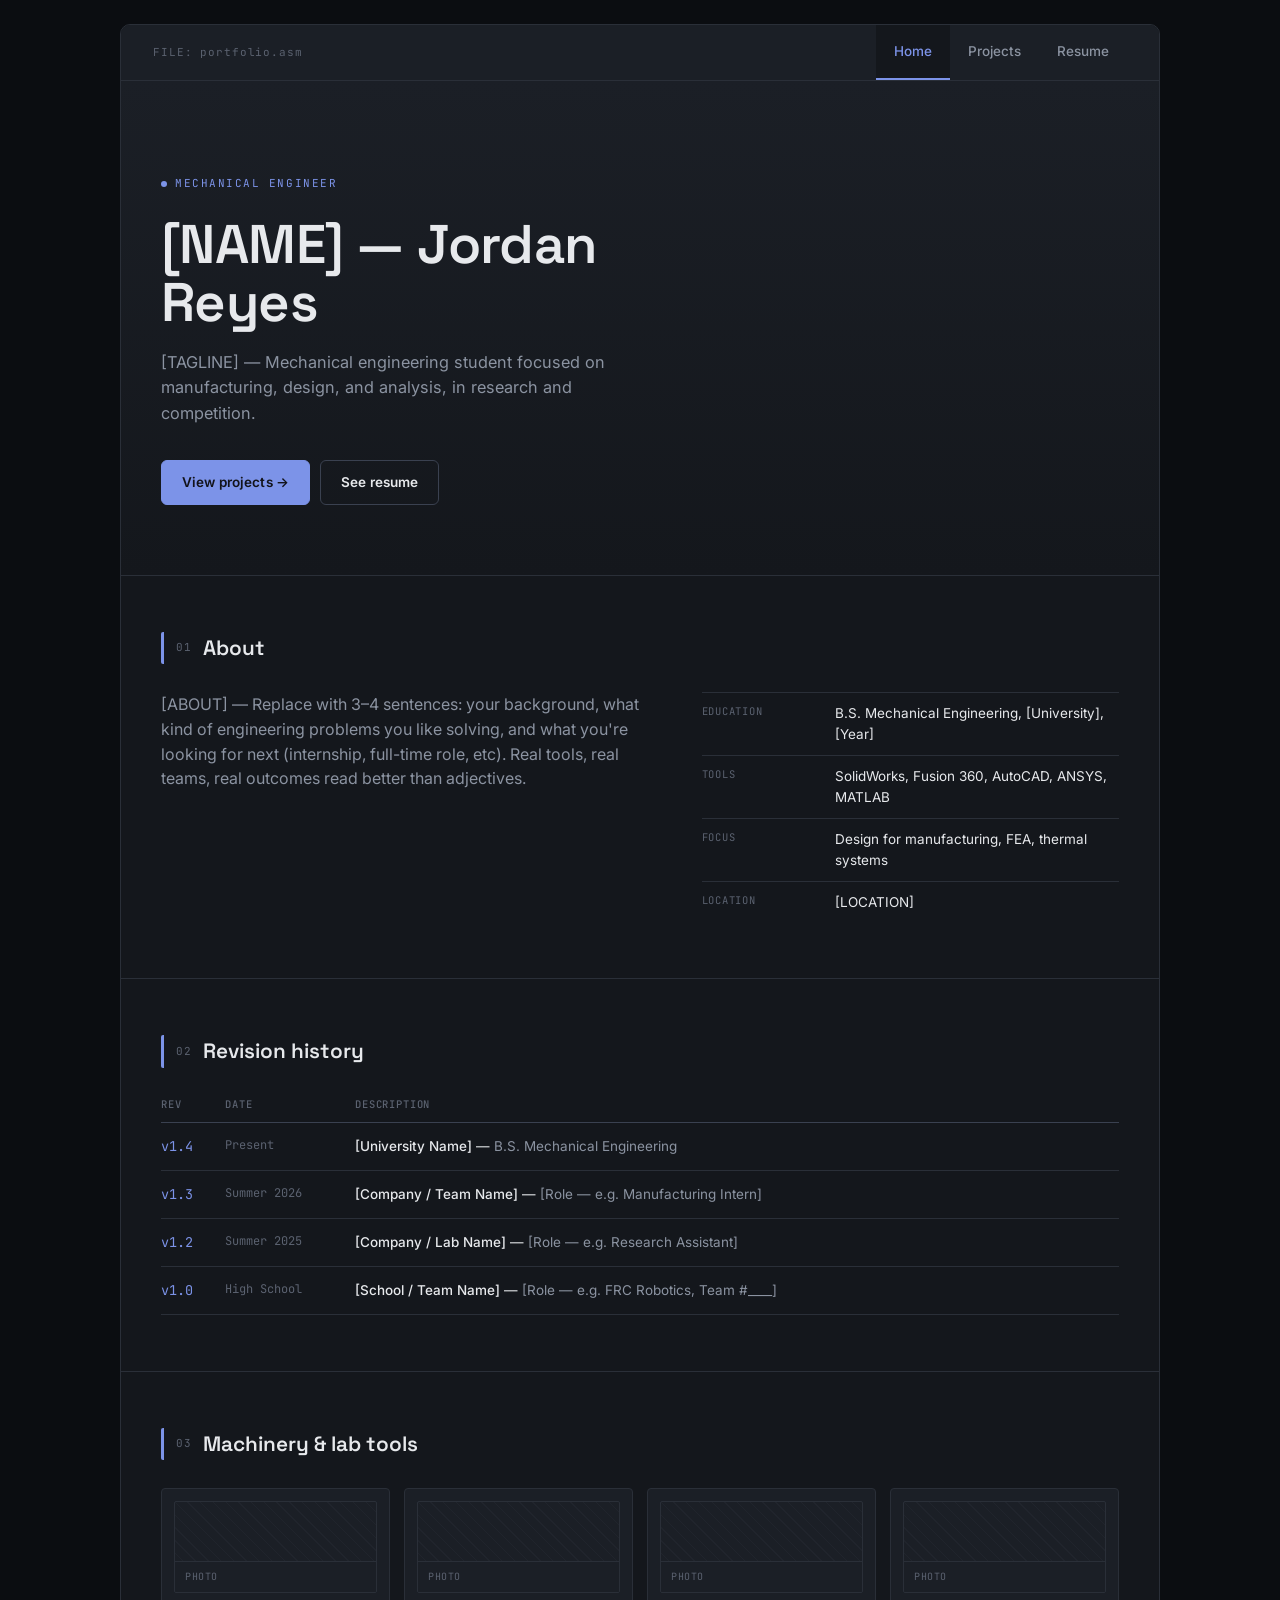
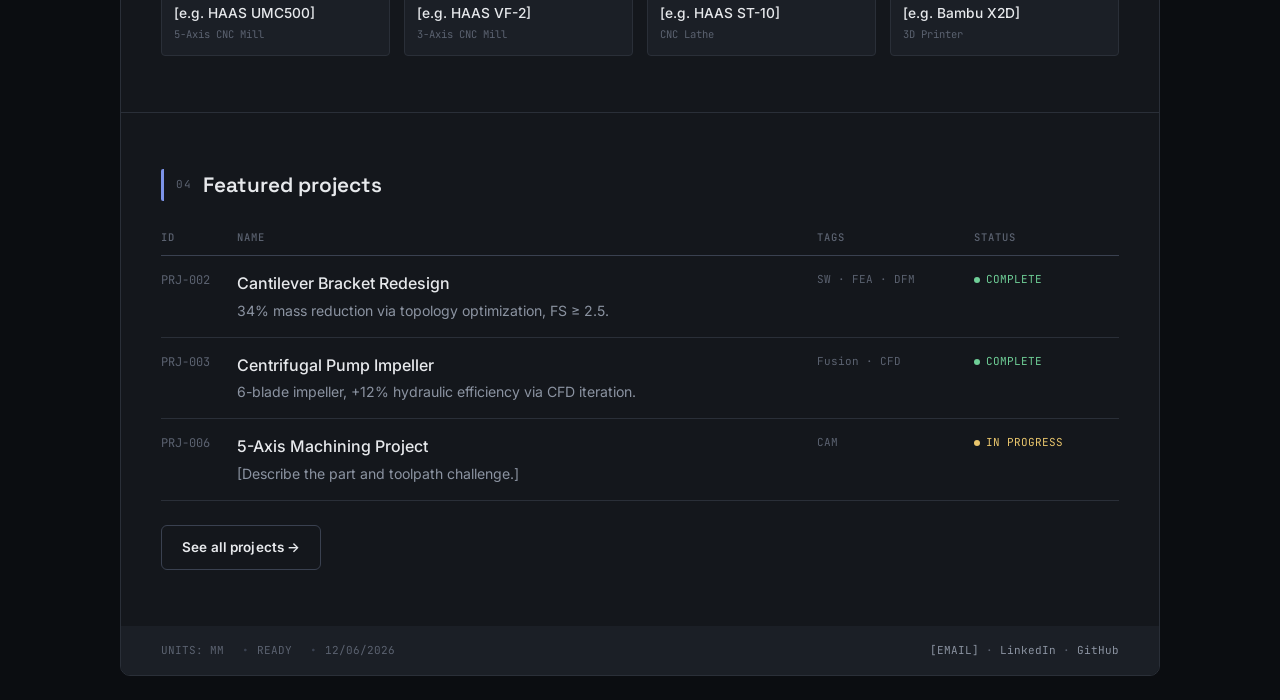
==== index.html @ 00ae141b "Add files via upload" ====
<!DOCTYPE html>
<html lang="en">
<head>
<meta charset="UTF-8">
<meta name="viewport" content="width=device-width, initial-scale=1.0">
<title>Jordan Reyes — Mechanical Engineering Portfolio</title>
<!--
  HOW TO EDIT THIS FILE
  Replace bracketed placeholders: [NAME], [TAGLINE], [ABOUT], [EMAIL], [LOCATION], [LINKEDIN], [GITHUB]
  Photo placeholders are the hatched boxes (class="img-frame") — once you have real photos,
  replace each one with: <img src="images/yourphoto.jpg" alt="description">
  and remove the .img-label span inside it.
-->
<link rel="preconnect" href="https://fonts.googleapis.com">
<link rel="preconnect" href="https://fonts.gstatic.com" crossorigin>
<link href="https://fonts.googleapis.com/css2?family=Space+Grotesk:wght@500;600;700&family=Inter:wght@400;500;600&family=JetBrains+Mono:wght@400;500;600&display=swap" rel="stylesheet">
<link rel="stylesheet" href="style.css">
</head>
<body>

<div class="sheet">

  <header class="topbar">
    <div class="topbar-label">FILE: portfolio.asm</div>
    <nav>
      <a href="index.html" aria-current="page">Home</a>
      <a href="projects.html">Projects</a>
      <a href="resume.html">Resume</a>
    </nav>
  </header>

  <!-- HERO / VIEWPORT -->
  <section class="hero">
    <div class="hero-inner">
      <div class="hero-eyebrow">MECHANICAL ENGINEER</div>
      <h1>[NAME] — Jordan Reyes</h1>
      <p class="hero-tag">[TAGLINE] — Mechanical engineering student focused on manufacturing, design, and analysis, in research and competition.</p>
      <div class="hero-links">
        <a class="btn" href="projects.html">View projects →</a>
        <a class="btn ghost" href="resume.html">See resume</a>
      </div>
    </div>
  </section>

  <!-- ABOUT -->
  <section class="panel-section">
    <div class="panel-head">
      <span class="panel-index">01</span>
      <h2>About</h2>
    </div>
    <div class="about-grid">
      <p class="about-copy">
        [ABOUT] — Replace with 3–4 sentences: your background, what kind of engineering
        problems you like solving, and what you're looking for next (internship, full-time role, etc).
        Real tools, real teams, real outcomes read better than adjectives.
      </p>
      <table class="spec-table">
        <tbody>
          <tr><td>EDUCATION</td><td>B.S. Mechanical Engineering, [University], [Year]</td></tr>
          <tr><td>TOOLS</td><td>SolidWorks, Fusion 360, AutoCAD, ANSYS, MATLAB</td></tr>
          <tr><td>FOCUS</td><td>Design for manufacturing, FEA, thermal systems</td></tr>
          <tr><td>LOCATION</td><td>[LOCATION]</td></tr>
        </tbody>
      </table>
    </div>
  </section>

  <!-- WORK HISTORY AS REVISION LOG -->
  <section class="panel-section">
    <div class="panel-head">
      <span class="panel-index">02</span>
      <h2>Revision history</h2>
    </div>
    <table class="rev-table">
      <thead>
        <tr><th>REV</th><th>DATE</th><th>DESCRIPTION</th></tr>
      </thead>
      <tbody>
        <tr>
          <td>v1.4</td>
          <td>Present</td>
          <td><strong>[University Name]</strong> — <span class="re-org">B.S. Mechanical Engineering</span></td>
        </tr>
        <tr>
          <td>v1.3</td>
          <td>Summer 2026</td>
          <td><strong>[Company / Team Name]</strong> — <span class="re-org">[Role — e.g. Manufacturing Intern]</span></td>
        </tr>
        <tr>
          <td>v1.2</td>
          <td>Summer 2025</td>
          <td><strong>[Company / Lab Name]</strong> — <span class="re-org">[Role — e.g. Research Assistant]</span></td>
        </tr>
        <tr>
          <td>v1.0</td>
          <td>High School</td>
          <td><strong>[School / Team Name]</strong> — <span class="re-org">[Role — e.g. FRC Robotics, Team #____]</span></td>
        </tr>
      </tbody>
    </table>
  </section>

  <!-- MACHINERY & LAB TOOLS -->
  <section class="panel-section">
    <div class="panel-head">
      <span class="panel-index">03</span>
      <h2>Machinery &amp; lab tools</h2>
    </div>
    <div class="tools-grid">
      <div class="tool-card">
        <div class="img-frame"><span class="img-label">PHOTO</span></div>
        <h4>[e.g. HAAS UMC500]</h4>
        <p>5-Axis CNC Mill</p>
      </div>
      <div class="tool-card">
        <div class="img-frame"><span class="img-label">PHOTO</span></div>
        <h4>[e.g. HAAS VF-2]</h4>
        <p>3-Axis CNC Mill</p>
      </div>
      <div class="tool-card">
        <div class="img-frame"><span class="img-label">PHOTO</span></div>
        <h4>[e.g. HAAS ST-10]</h4>
        <p>CNC Lathe</p>
      </div>
      <div class="tool-card">
        <div class="img-frame"><span class="img-label">PHOTO</span></div>
        <h4>[e.g. Bambu X2D]</h4>
        <p>3D Printer</p>
      </div>
    </div>
  </section>

  <!-- FEATURED PROJECTS — FILE BROWSER -->
  <section class="panel-section" style="border-bottom:none;">
    <div class="panel-head">
      <span class="panel-index">04</span>
      <h2>Featured projects</h2>
    </div>
    <table class="file-browser">
      <thead>
        <tr><th>ID</th><th>NAME</th><th>TAGS</th><th>STATUS</th></tr>
      </thead>
      <tbody>
        <tr class="file-row" onclick="window.location='projects.html'">
          <td class="f-id">PRJ-002</td>
          <td class="f-name">Cantilever Bracket Redesign
            <span class="f-desc">34% mass reduction via topology optimization, FS ≥ 2.5.</span>
          </td>
          <td class="f-tags">SW · FEA · DFM</td>
          <td class="f-status"><span class="status-dot complete"></span><span class="status complete-text">COMPLETE</span></td>
        </tr>
        <tr class="file-row" onclick="window.location='projects.html'">
          <td class="f-id">PRJ-003</td>
          <td class="f-name">Centrifugal Pump Impeller
            <span class="f-desc">6-blade impeller, +12% hydraulic efficiency via CFD iteration.</span>
          </td>
          <td class="f-tags">Fusion · CFD</td>
          <td class="f-status"><span class="status-dot complete"></span><span class="status complete-text">COMPLETE</span></td>
        </tr>
        <tr class="file-row" onclick="window.location='projects.html'">
          <td class="f-id">PRJ-006</td>
          <td class="f-name">5-Axis Machining Project
            <span class="f-desc">[Describe the part and toolpath challenge.]</span>
          </td>
          <td class="f-tags">CAM</td>
          <td class="f-status"><span class="status-dot progress"></span><span class="status progress-text">IN PROGRESS</span></td>
        </tr>
      </tbody>
    </table>
    <div style="padding-top:24px;">
      <a class="btn ghost" href="projects.html">See all projects →</a>
    </div>
  </section>

  <!-- STATUS BAR / CONTACT -->
  <footer id="contact" class="statusbar">
    <div class="sb-left">
      <span>UNITS: MM</span>
      <span>READY</span>
      <span id="sb-date"></span>
    </div>
    <div>
      <a href="mailto:[EMAIL]">[EMAIL]</a> ·
      <a href="https://linkedin.com/in/[LINKEDIN]" target="_blank" rel="noopener">LinkedIn</a> ·
      <a href="https://github.com/[GITHUB]" target="_blank" rel="noopener">GitHub</a>
    </div>
  </footer>

</div>

<script src="script.js"></script>
</body>
</html>
---- style.css ----
:root {
  --bg: #14171C;
  --panel: #1B1F26;
  --panel-hover: #20242C;
  --border: #2A2F38;
  --border-bright: #3A4150;
  --text: #E7E9EC;
  --muted: #8B93A1;
  --dim: #5B6270;
  --accent: #7C93E8;
  --accent-warm: #E8A263;
  --ok: #6FCF97;
  --pending: #E8C56C;

  --font-display: 'Space Grotesk', sans-serif;
  --font-body: 'Inter', sans-serif;
  --font-mono: 'JetBrains Mono', monospace;
}

* { box-sizing: border-box; }
html { scroll-behavior: smooth; }

body {
  margin: 0;
  background: #0B0D11;
  color: var(--text);
  font-family: var(--font-body);
  line-height: 1.55;
  -webkit-font-smoothing: antialiased;
}

a { color: inherit; }

/* ---------- App frame ---------- */

.sheet {
  max-width: 1040px;
  margin: 24px auto;
  background: var(--bg);
  border: 1px solid var(--border);
  border-radius: 10px;
  overflow: hidden;
  min-height: calc(100vh - 48px);
}

/* ---------- Tab bar (nav) ---------- */

.topbar {
  display: flex;
  justify-content: space-between;
  align-items: center;
  padding: 0 32px;
  height: 56px;
  border-bottom: 1px solid var(--border);
  background: var(--panel);
}

.topbar-label {
  font-family: var(--font-mono);
  font-size: 11px;
  letter-spacing: 0.08em;
  color: var(--dim);
}

.topbar nav { display: flex; height: 100%; }
.topbar nav a {
  display: flex;
  align-items: center;
  height: 100%;
  padding: 0 18px;
  text-decoration: none;
  color: var(--muted);
  font-family: var(--font-body);
  font-size: 13.5px;
  font-weight: 500;
  border-bottom: 2px solid transparent;
  transition: color 0.15s ease, border-color 0.15s ease;
}
.topbar nav a:hover { color: var(--text); }
.topbar nav a[aria-current="page"] {
  color: var(--accent);
  border-bottom-color: var(--accent);
  background: var(--bg);
}

/* ---------- Viewport hero ---------- */

.hero {
  position: relative;
  padding: 88px 40px 70px;
  border-bottom: 1px solid var(--border);
  background: linear-gradient(180deg, var(--panel) 0%, var(--bg) 100%);
}

.hero-inner { position: relative; z-index: 1; }

.hero-eyebrow {
  display: inline-flex;
  align-items: center;
  gap: 8px;
  font-family: var(--font-mono);
  font-size: 11px;
  letter-spacing: 0.14em;
  color: var(--accent);
  margin-bottom: 22px;
}
.hero-eyebrow::before {
  content: "";
  width: 6px;
  height: 6px;
  border-radius: 50%;
  background: var(--accent);
}

.hero h1 {
  font-family: var(--font-display);
  margin: 0 0 18px;
  font-size: clamp(2.1rem, 5vw, 3.4rem);
  line-height: 1.08;
  font-weight: 600;
  letter-spacing: -0.01em;
  max-width: 16ch;
}

.hero-tag {
  max-width: 48ch;
  color: var(--muted);
  font-size: 1.02rem;
  margin: 0 0 34px;
}

.hero-links { display: flex; gap: 10px; }

.btn {
  display: inline-flex;
  align-items: center;
  gap: 8px;
  padding: 11px 20px;
  background: var(--accent);
  color: #12131A;
  text-decoration: none;
  font-family: var(--font-body);
  font-size: 13.5px;
  letter-spacing: 0.01em;
  font-weight: 600;
  border: 1px solid var(--accent);
  border-radius: 6px;
  transition: opacity 0.15s ease;
}
.btn:hover { opacity: 0.85; }
.btn.ghost {
  background: transparent;
  color: var(--text);
  border: 1px solid var(--border-bright);
}
.btn.ghost:hover { border-color: var(--accent); color: var(--accent); }

/* ---------- Photo placeholder ---------- */

.img-frame {
  position: relative;
  background: repeating-linear-gradient(
    45deg,
    var(--panel-hover) 0,
    var(--panel-hover) 1px,
    var(--panel) 1px,
    var(--panel) 9px
  );
  border: 1px solid var(--border);
  border-radius: 6px;
  display: flex;
  align-items: flex-end;
  overflow: hidden;
}
.img-frame .img-label {
  width: 100%;
  padding: 7px 10px;
  background: var(--panel);
  border-top: 1px solid var(--border);
  font-family: var(--font-mono);
  font-size: 10px;
  letter-spacing: 0.05em;
  color: var(--dim);
}
.avatar { width: 72px; height: 72px; flex: none; border-radius: 6px; }
.avatar .img-label { display: none; }

/* ---------- Panel section headers ---------- */

section.panel-section { padding: 56px 40px; border-bottom: 1px solid var(--border); }

.panel-head {
  display: flex;
  align-items: center;
  gap: 12px;
  margin-bottom: 28px;
  padding-left: 12px;
  border-left: 3px solid var(--accent);
  border-radius: 2px;
}
.panel-head .panel-index {
  font-family: var(--font-mono);
  font-size: 11px;
  color: var(--dim);
  letter-spacing: 0.06em;
}
.panel-head h2 {
  font-family: var(--font-display);
  margin: 0;
  font-size: 1.3rem;
  font-weight: 600;
}

/* ---------- About ---------- */

.about-grid { display: grid; grid-template-columns: 1.2fr 1fr; gap: 40px; }
.about-copy { color: var(--muted); margin: 0; }

.spec-table { border-collapse: collapse; width: 100%; font-size: 13.5px; }
.spec-table td { padding: 10px 0; border-top: 1px solid var(--border); vertical-align: top; }
.spec-table td:first-child {
  font-family: var(--font-mono);
  font-size: 10.5px;
  letter-spacing: 0.07em;
  color: var(--dim);
  width: 32%;
  padding-right: 12px;
}

/* ---------- Revision history (work history table) ---------- */

.rev-table { width: 100%; border-collapse: collapse; font-size: 13.5px; }
.rev-table th {
  text-align: left;
  font-family: var(--font-mono);
  font-size: 10.5px;
  letter-spacing: 0.08em;
  color: var(--dim);
  font-weight: 500;
  padding: 0 12px 10px 0;
  border-bottom: 1px solid var(--border-bright);
}
.rev-table td {
  padding: 13px 12px 13px 0;
  border-bottom: 1px solid var(--border);
  vertical-align: top;
}
.rev-table td:first-child {
  font-family: var(--font-mono);
  color: var(--accent);
  white-space: nowrap;
  width: 64px;
}
.rev-table td:nth-child(2) {
  font-family: var(--font-mono);
  color: var(--dim);
  white-space: nowrap;
  width: 130px;
  font-size: 12px;
}
.rev-table .re-org { color: var(--muted); }
.rev-table strong { color: var(--text); font-weight: 500; }

/* ---------- Tools grid ---------- */

.tools-grid { display: grid; grid-template-columns: repeat(4, 1fr); gap: 14px; }
.tool-card {
  background: var(--panel);
  border: 1px solid var(--border);
  padding: 12px;
  border-radius: 4px;
  transition: border-color 0.15s ease;
}
.tool-card:hover { border-color: var(--accent); }
.tool-card .img-frame { height: 92px; margin-bottom: 10px; border-radius: 2px; }
.tool-card h4 { margin: 0 0 2px; font-size: 0.86rem; font-weight: 500; }
.tool-card p { margin: 0; font-family: var(--font-mono); font-size: 10.5px; color: var(--dim); }

/* ---------- Project file browser ---------- */

.file-browser { width: 100%; border-collapse: collapse; }
.file-browser thead th {
  text-align: left;
  font-family: var(--font-mono);
  font-size: 10.5px;
  letter-spacing: 0.08em;
  color: var(--dim);
  font-weight: 500;
  padding: 0 14px 10px 0;
  border-bottom: 1px solid var(--border-bright);
}
.file-row {
  border-bottom: 1px solid var(--border);
  text-decoration: none;
  color: var(--text);
  display: table-row;
  transition: background 0.12s ease;
}
.file-row:hover { background: var(--panel-hover); }
.file-row td { padding: 15px 14px 15px 0; vertical-align: top; }
.file-row .f-id {
  font-family: var(--font-mono);
  font-size: 12px;
  color: var(--dim);
  white-space: nowrap;
  width: 76px;
}
.file-row .f-name { font-weight: 500; }
.file-row .f-desc { display: block; margin-top: 4px; color: var(--muted); font-size: 0.88rem; font-weight: 400; max-width: 56ch; }
.file-row .f-tags { color: var(--dim); font-family: var(--font-mono); font-size: 11px; white-space: nowrap; }
.file-row .f-status { white-space: nowrap; font-family: var(--font-mono); font-size: 11px; }

.status-dot { display: inline-block; width: 6px; height: 6px; border-radius: 50%; margin-right: 6px; }
.status-dot.complete { background: var(--ok); }
.status-dot.progress { background: var(--pending); }
.status.complete-text { color: var(--ok); }
.status.progress-text { color: var(--pending); }

/* ---------- BOM / skills table ---------- */

.bom { width: 100%; border-collapse: collapse; font-size: 13.5px; }
.bom th {
  text-align: left;
  font-family: var(--font-mono);
  font-size: 10.5px;
  letter-spacing: 0.08em;
  color: var(--dim);
  font-weight: 500;
  padding: 0 0 10px;
  border-bottom: 1px solid var(--border-bright);
}
.bom td { padding: 12px 0; border-bottom: 1px solid var(--border); }
.bom td:first-child { font-family: var(--font-mono); color: var(--accent); width: 50px; }
.bom td:nth-child(2) { width: 26%; color: var(--muted); }

/* ---------- Subpage hero ---------- */

.subpage-hero {
  padding: 52px 40px 36px;
  border-bottom: 1px solid var(--border);
  background: linear-gradient(180deg, var(--panel) 0%, var(--bg) 100%);
}
.subpage-hero h1 { font-family: var(--font-display); margin: 0 0 10px; font-size: clamp(1.7rem, 4vw, 2.3rem); font-weight: 600; }
.subpage-hero p { max-width: 54ch; color: var(--muted); margin: 0; }

/* ---------- Resume ---------- */

.resume-download {
  padding: 24px 40px;
  border-bottom: 1px solid var(--border);
  background: var(--panel);
  display: flex;
  align-items: center;
  justify-content: space-between;
  gap: 16px;
  flex-wrap: wrap;
}
.resume-download p { margin: 0; font-family: var(--font-mono); font-size: 11.5px; color: var(--dim); }

/* ---------- Status bar (footer) ---------- */

.statusbar {
  display: flex;
  align-items: center;
  justify-content: space-between;
  flex-wrap: wrap;
  gap: 12px;
  padding: 16px 40px;
  background: var(--panel);
  font-family: var(--font-mono);
  font-size: 11px;
  color: var(--dim);
}
.statusbar .sb-left { display: flex; gap: 18px; flex-wrap: wrap; }
.statusbar .sb-left span::before { content: "•"; margin-right: 8px; color: var(--border-bright); }
.statusbar .sb-left span:first-child::before { content: none; }
.statusbar a { color: var(--muted); text-decoration: none; border-bottom: 1px solid transparent; }
.statusbar a:hover { color: var(--accent); border-color: var(--accent); }

/* ---------- Responsive ---------- */

@media (max-width: 700px) {
  .topbar { padding: 0 16px; }
  .topbar nav a { padding: 0 12px; }
  .hero { padding: 56px 20px 48px; }
  .gizmo, .readout { display: none; }
  section.panel-section, .subpage-hero { padding: 44px 20px; }
  .resume-download { padding: 20px; }
  .about-grid { grid-template-columns: 1fr; gap: 28px; }
  .tools-grid { grid-template-columns: repeat(2, 1fr); }
  .rev-table td:nth-child(2) { display: none; }
  .file-browser thead { display: none; }
  .file-row { display: block; padding: 4px 0; }
  .file-row td { display: block; padding: 4px 0; }
  .file-row .f-id { width: auto; }
  .statusbar { padding: 14px 20px; flex-direction: column; align-items: flex-start; }
}

/* ---------- Reduced motion & focus ---------- */

@media (prefers-reduced-motion: reduce) {
  html { scroll-behavior: auto; }
  * { transition: none !important; }
}

a:focus-visible, .btn:focus-visible {
  outline: 2px solid var(--accent);
  outline-offset: 2px;
}
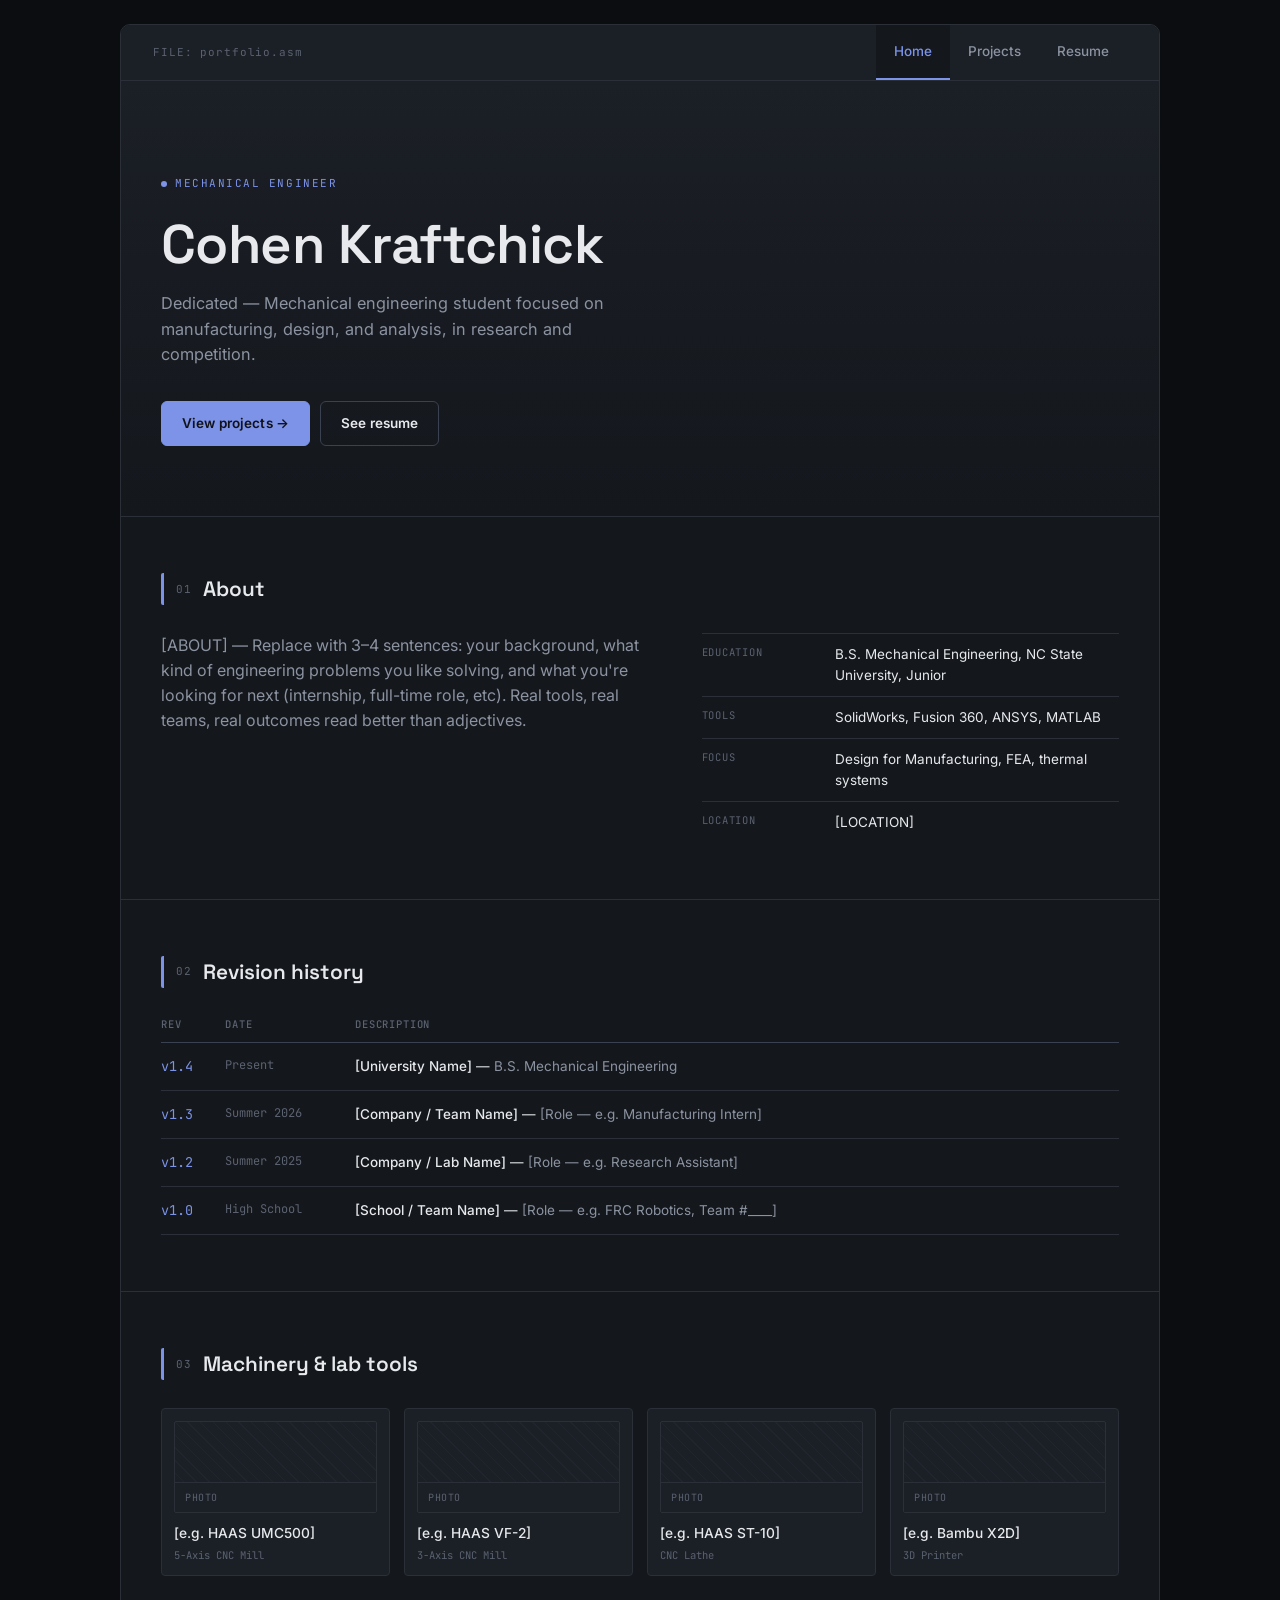
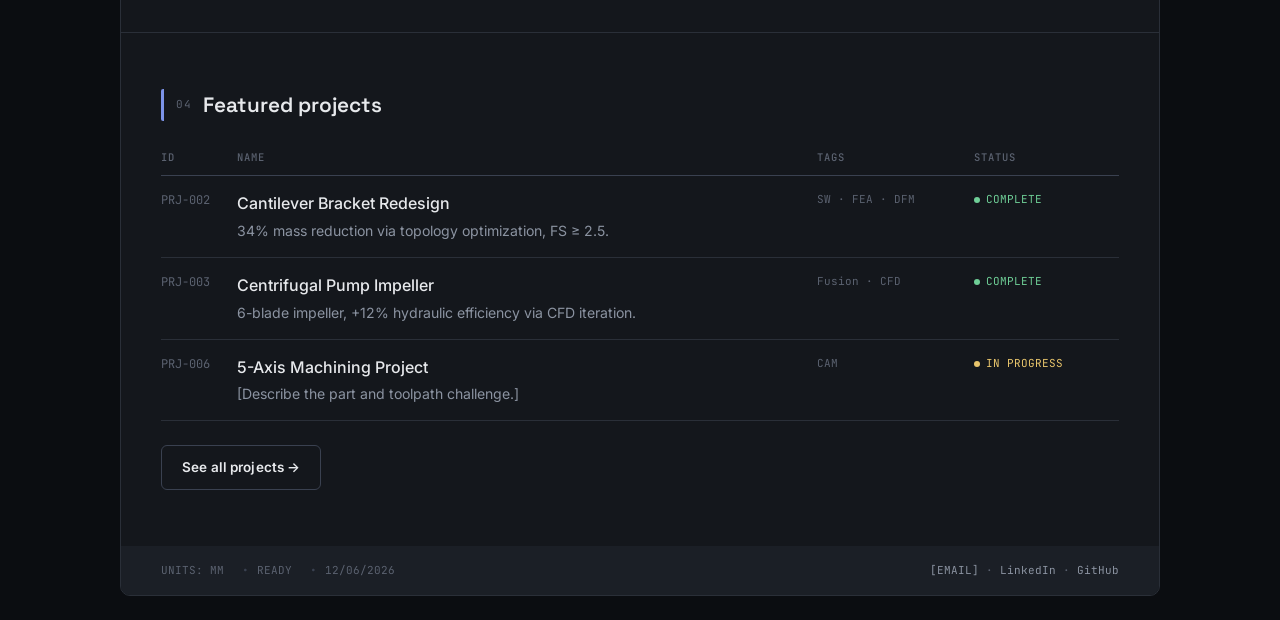
==== commit dd1f539a: "Update index.html" ====
--- a/index.html
+++ b/index.html
@@ -33,8 +33,8 @@
   <section class="hero">
     <div class="hero-inner">
       <div class="hero-eyebrow">MECHANICAL ENGINEER</div>
-      <h1>[NAME] — Jordan Reyes</h1>
-      <p class="hero-tag">[TAGLINE] — Mechanical engineering student focused on manufacturing, design, and analysis, in research and competition.</p>
+      <h1>Cohen Kraftchick</h1>
+      <p class="hero-tag">Dedicated — Mechanical engineering student focused on manufacturing, design, and analysis, in research and competition.</p>
       <div class="hero-links">
         <a class="btn" href="projects.html">View projects →</a>
         <a class="btn ghost" href="resume.html">See resume</a>
@@ -56,9 +56,9 @@
       </p>
       <table class="spec-table">
         <tbody>
-          <tr><td>EDUCATION</td><td>B.S. Mechanical Engineering, [University], [Year]</td></tr>
-          <tr><td>TOOLS</td><td>SolidWorks, Fusion 360, AutoCAD, ANSYS, MATLAB</td></tr>
-          <tr><td>FOCUS</td><td>Design for manufacturing, FEA, thermal systems</td></tr>
+          <tr><td>EDUCATION</td><td>B.S. Mechanical Engineering, NC State University, Junior</td></tr>
+          <tr><td>TOOLS</td><td>SolidWorks, Fusion 360, ANSYS, MATLAB</td></tr>
+          <tr><td>FOCUS</td><td>Design for Manufacturing, FEA, thermal systems</td></tr>
           <tr><td>LOCATION</td><td>[LOCATION]</td></tr>
         </tbody>
       </table>
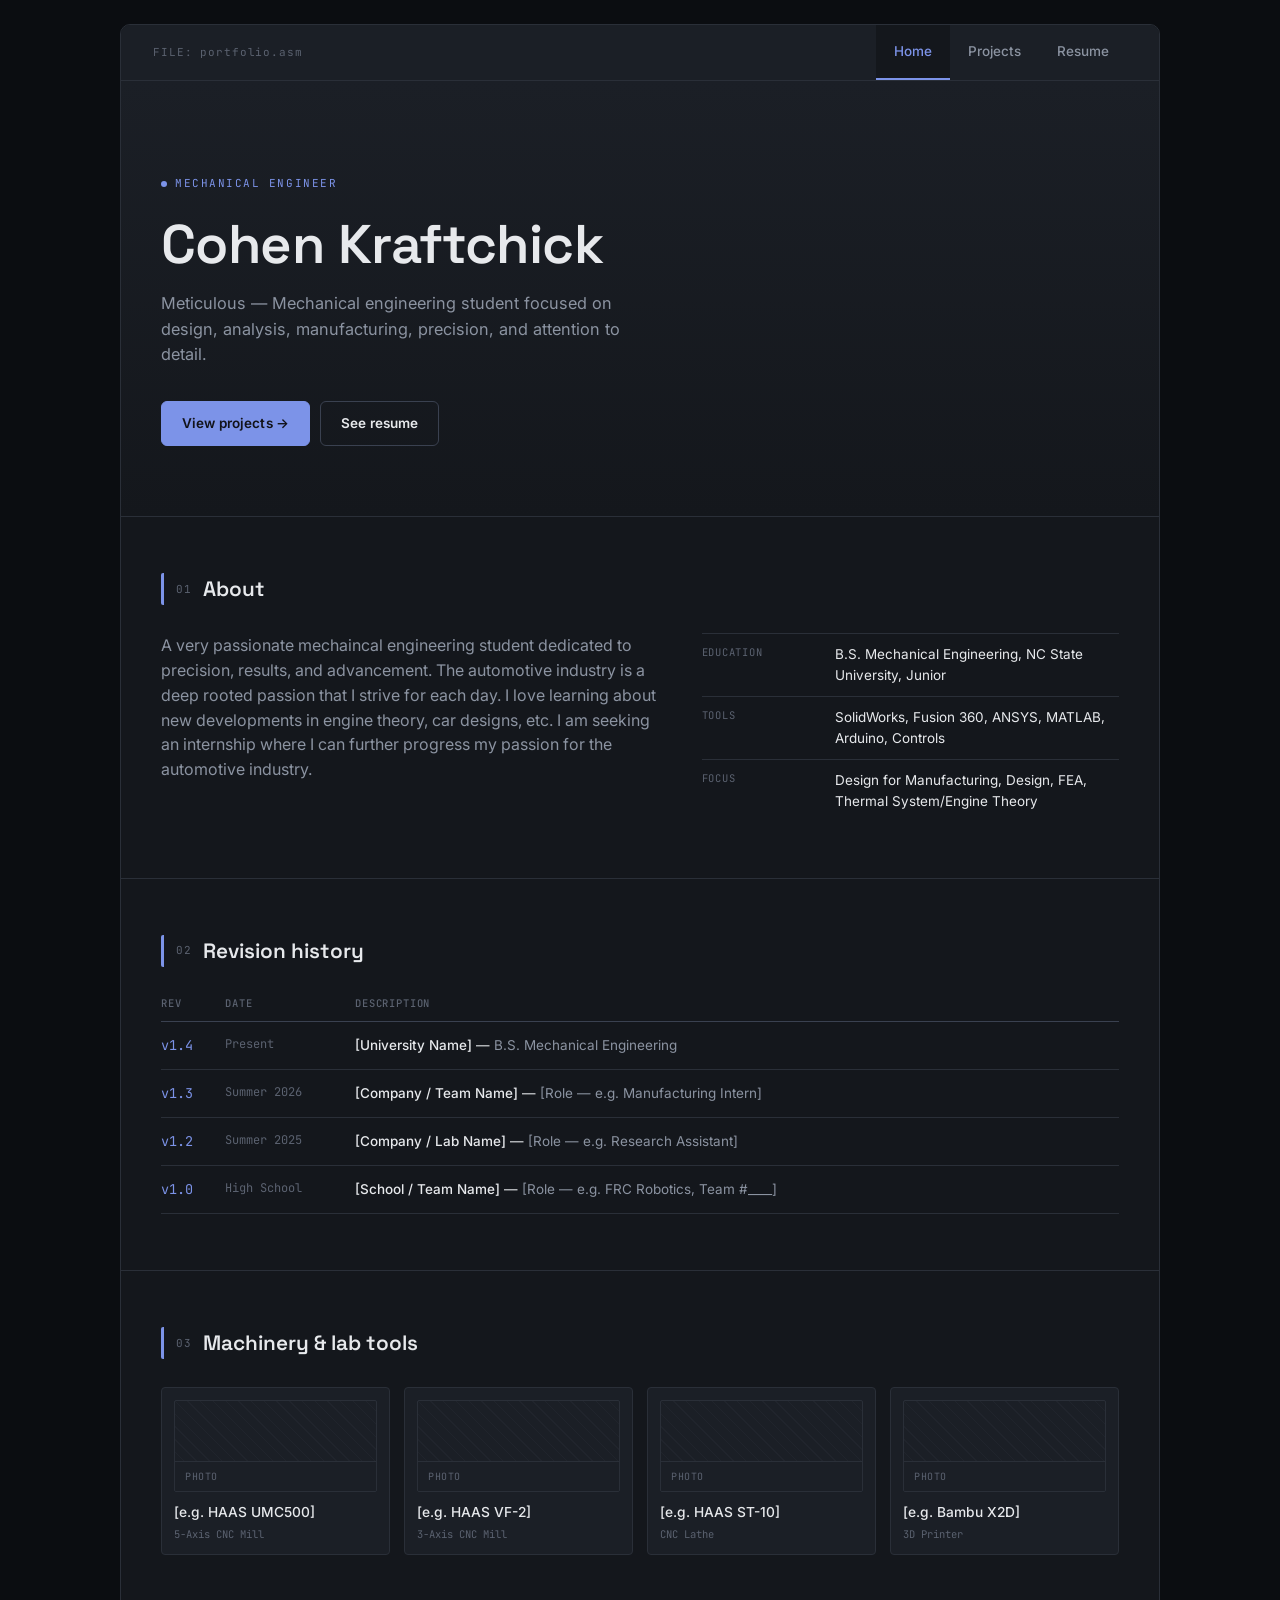
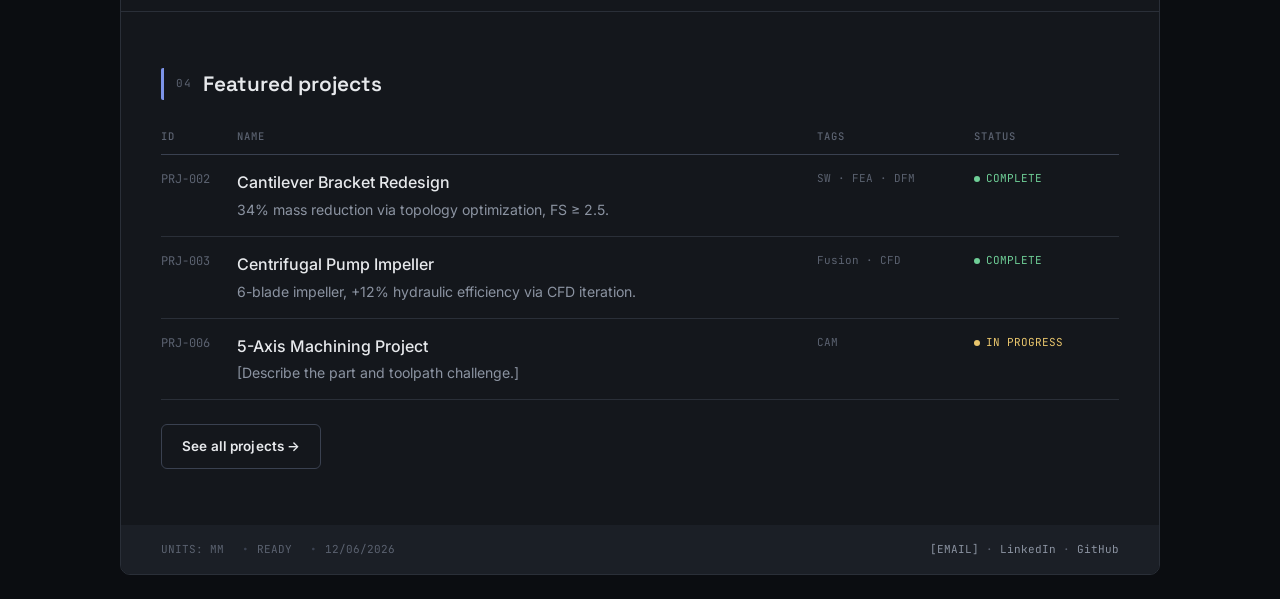
==== commit bc1167bc: "Update index.html" ====
--- a/index.html
+++ b/index.html
@@ -3,7 +3,7 @@
 <head>
 <meta charset="UTF-8">
 <meta name="viewport" content="width=device-width, initial-scale=1.0">
-<title>Jordan Reyes — Mechanical Engineering Portfolio</title>
+<title>Cohen Kraftchick</title>
 <!--
   HOW TO EDIT THIS FILE
   Replace bracketed placeholders: [NAME], [TAGLINE], [ABOUT], [EMAIL], [LOCATION], [LINKEDIN], [GITHUB]
@@ -34,7 +34,7 @@
     <div class="hero-inner">
       <div class="hero-eyebrow">MECHANICAL ENGINEER</div>
       <h1>Cohen Kraftchick</h1>
-      <p class="hero-tag">Dedicated — Mechanical engineering student focused on manufacturing, design, and analysis, in research and competition.</p>
+      <p class="hero-tag">Meticulous — Mechanical engineering student focused on design, analysis, manufacturing, precision, and attention to detail.</p>
       <div class="hero-links">
         <a class="btn" href="projects.html">View projects →</a>
         <a class="btn ghost" href="resume.html">See resume</a>
@@ -50,16 +50,13 @@
     </div>
     <div class="about-grid">
       <p class="about-copy">
-        [ABOUT] — Replace with 3–4 sentences: your background, what kind of engineering
-        problems you like solving, and what you're looking for next (internship, full-time role, etc).
-        Real tools, real teams, real outcomes read better than adjectives.
+        A very passionate mechaincal engineering student dedicated to precision, results, and advancement. The automotive industry is a deep rooted passion that I strive for each day. I love learning about new developments in engine theory, car designs, etc. I am seeking an internship where I can further progress my passion for the automotive industry.
       </p>
       <table class="spec-table">
         <tbody>
           <tr><td>EDUCATION</td><td>B.S. Mechanical Engineering, NC State University, Junior</td></tr>
-          <tr><td>TOOLS</td><td>SolidWorks, Fusion 360, ANSYS, MATLAB</td></tr>
-          <tr><td>FOCUS</td><td>Design for Manufacturing, FEA, thermal systems</td></tr>
-          <tr><td>LOCATION</td><td>[LOCATION]</td></tr>
+          <tr><td>TOOLS</td><td>SolidWorks, Fusion 360, ANSYS, MATLAB, Arduino, Controls</td></tr>
+          <tr><td>FOCUS</td><td>Design for Manufacturing, Design, FEA, Thermal System/Engine Theory</td></tr>
         </tbody>
       </table>
     </div>
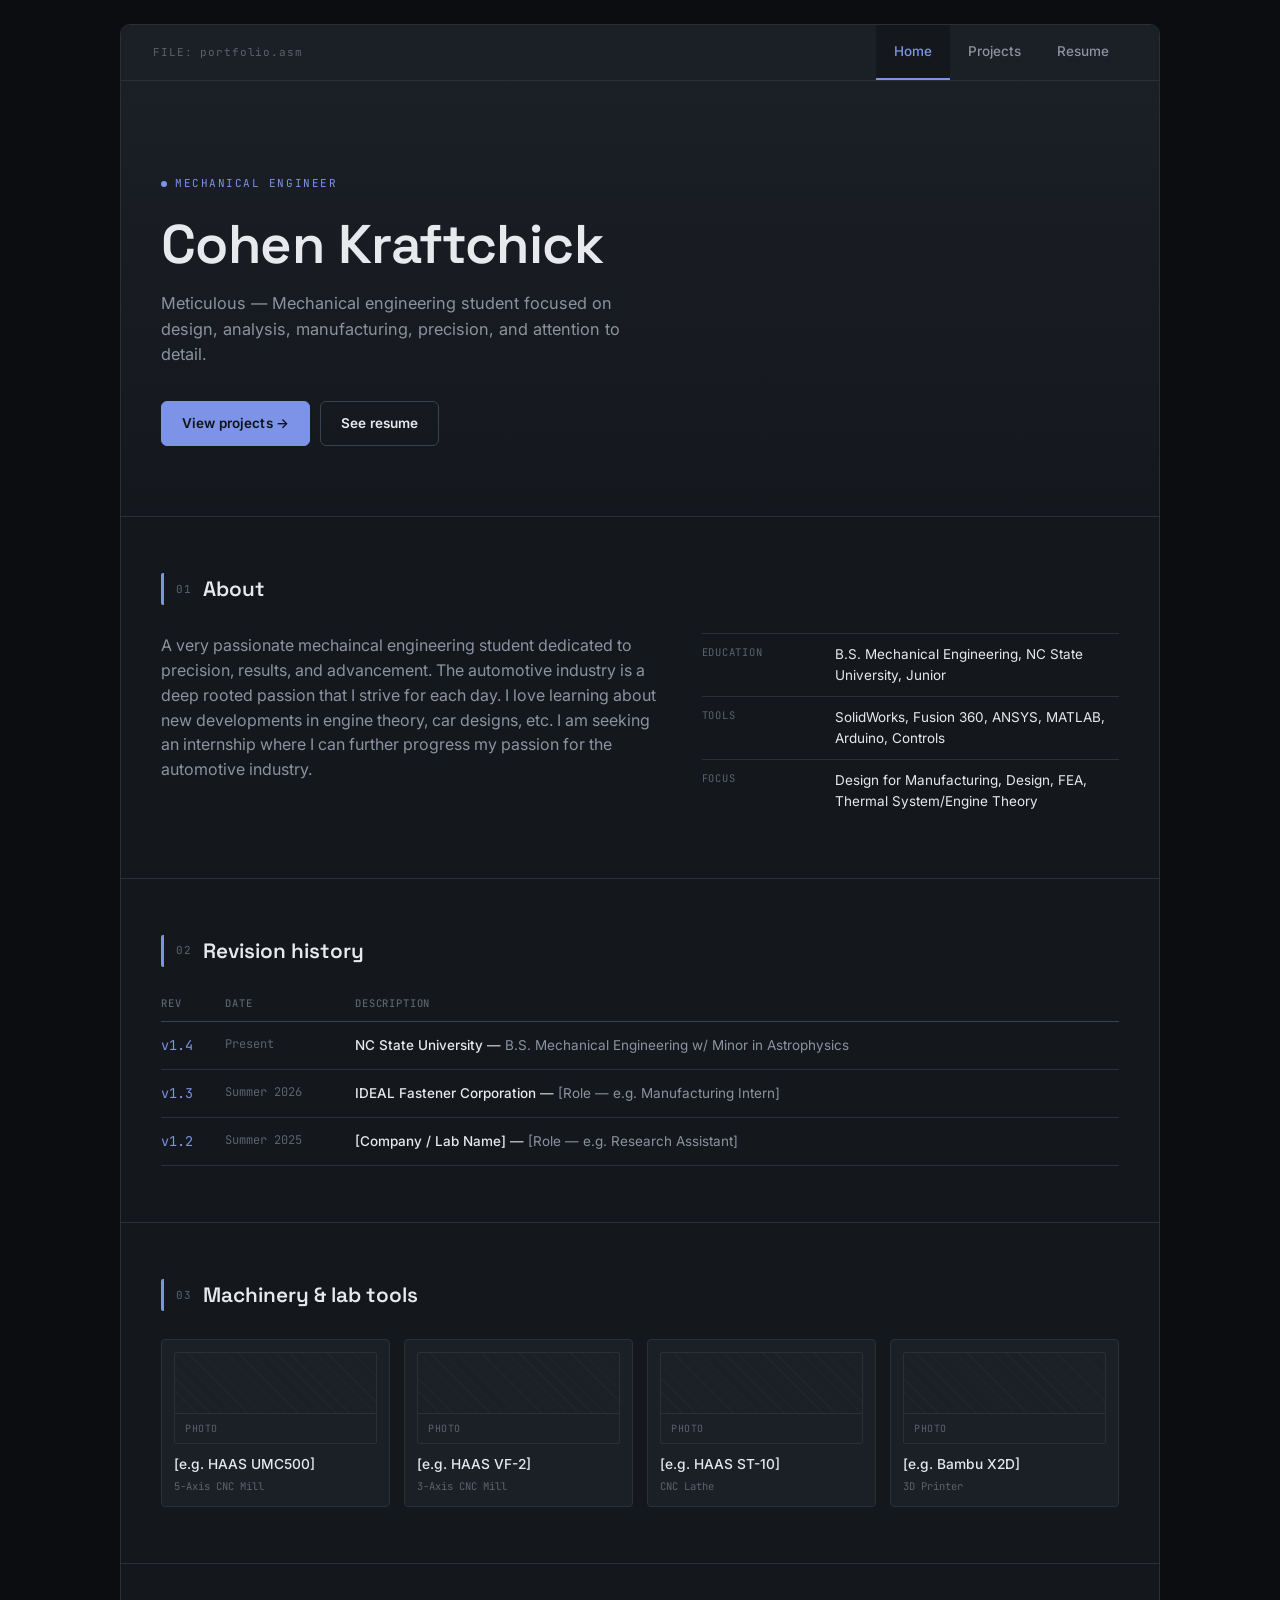
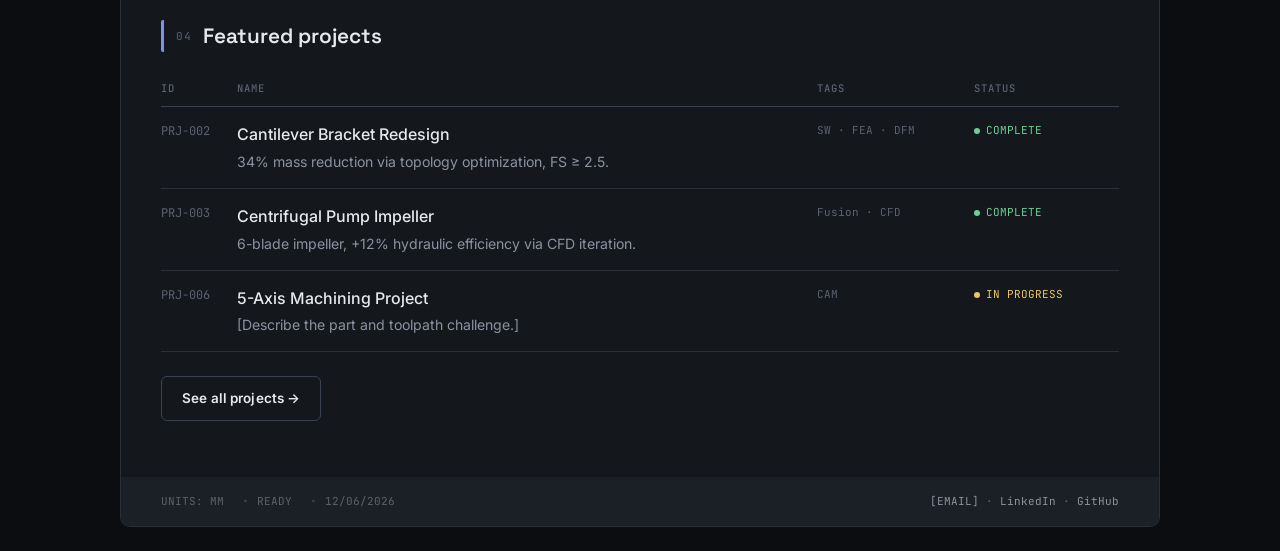
==== commit b1ec0734: "Update index.html" ====
--- a/index.html
+++ b/index.html
@@ -76,22 +76,17 @@
         <tr>
           <td>v1.4</td>
           <td>Present</td>
-          <td><strong>[University Name]</strong> — <span class="re-org">B.S. Mechanical Engineering</span></td>
+          <td><strong>NC State University</strong> — <span class="re-org">B.S. Mechanical Engineering w/ Minor in Astrophysics</span></td>
         </tr>
         <tr>
           <td>v1.3</td>
           <td>Summer 2026</td>
-          <td><strong>[Company / Team Name]</strong> — <span class="re-org">[Role — e.g. Manufacturing Intern]</span></td>
+          <td><strong>IDEAL Fastener Corporation</strong> — <span class="re-org">[Role — e.g. Manufacturing Intern]</span></td>
         </tr>
         <tr>
           <td>v1.2</td>
           <td>Summer 2025</td>
           <td><strong>[Company / Lab Name]</strong> — <span class="re-org">[Role — e.g. Research Assistant]</span></td>
-        </tr>
-        <tr>
-          <td>v1.0</td>
-          <td>High School</td>
-          <td><strong>[School / Team Name]</strong> — <span class="re-org">[Role — e.g. FRC Robotics, Team #____]</span></td>
         </tr>
       </tbody>
     </table>
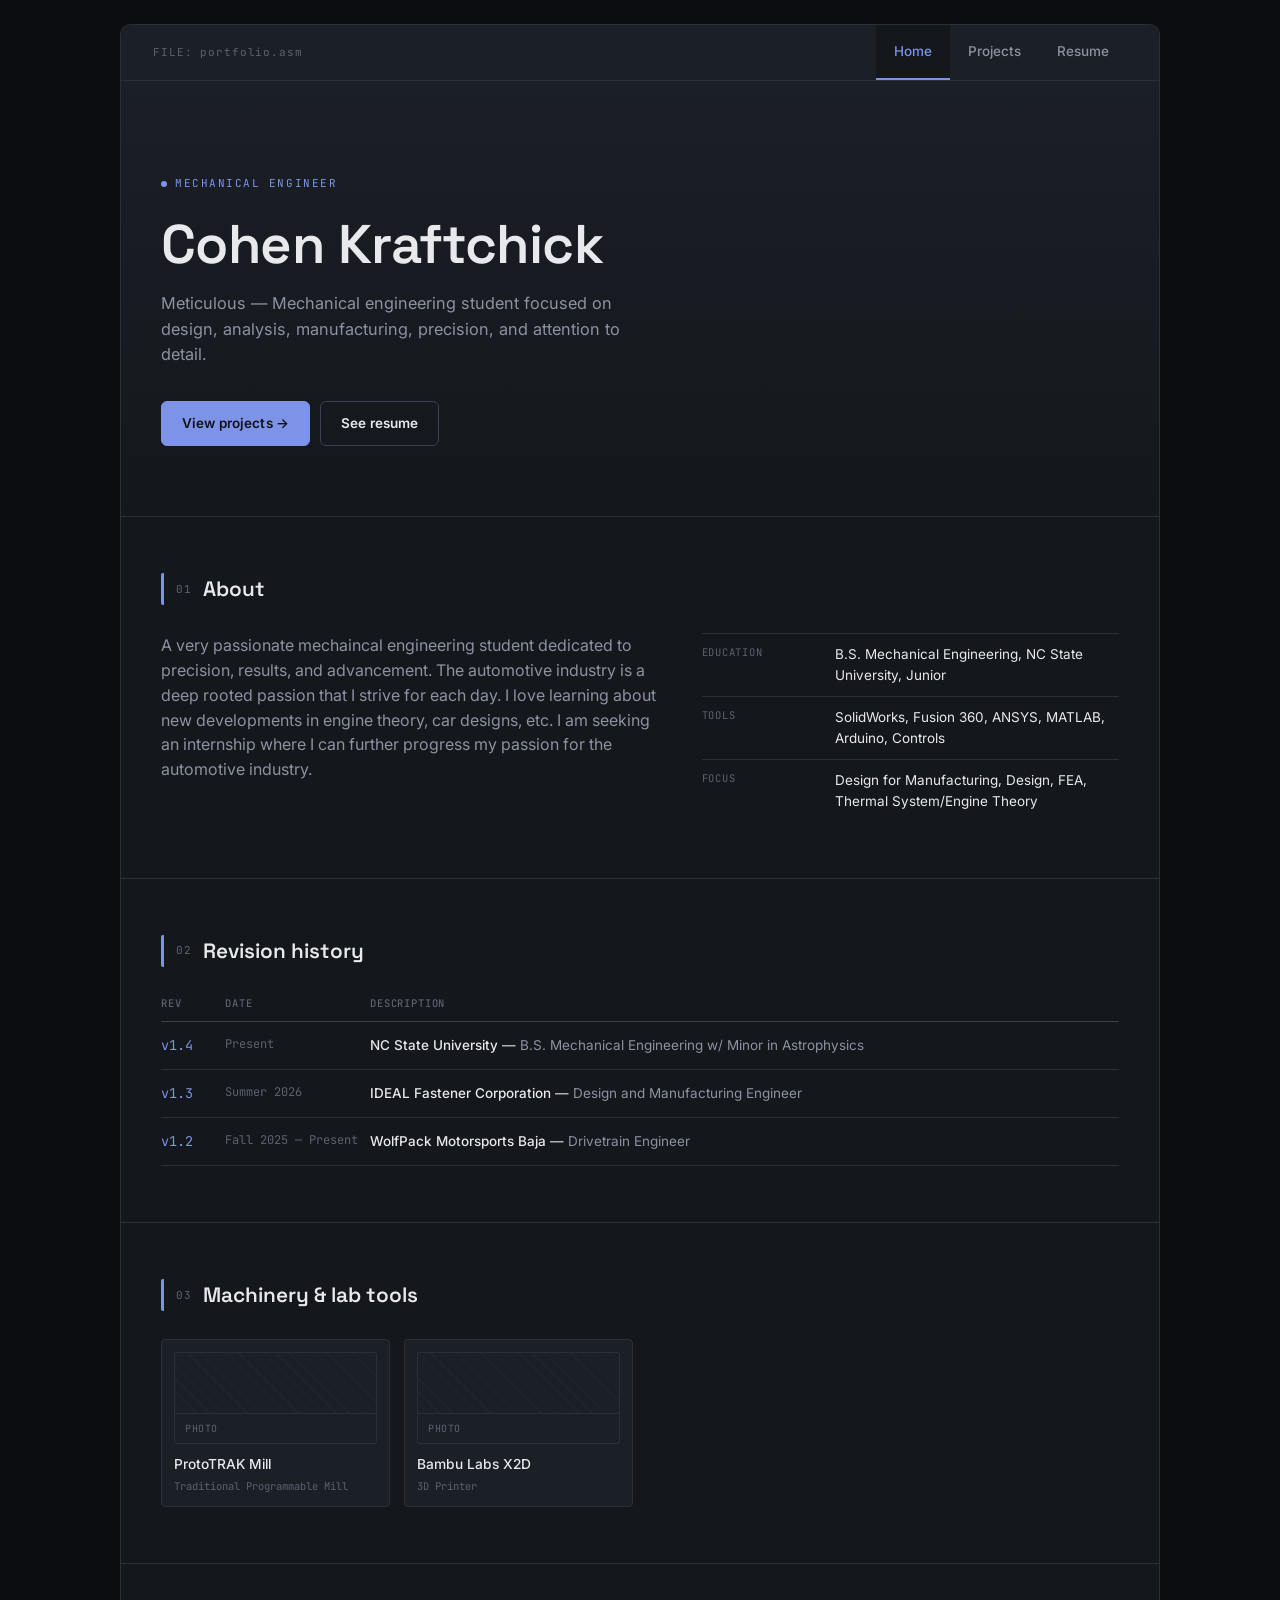
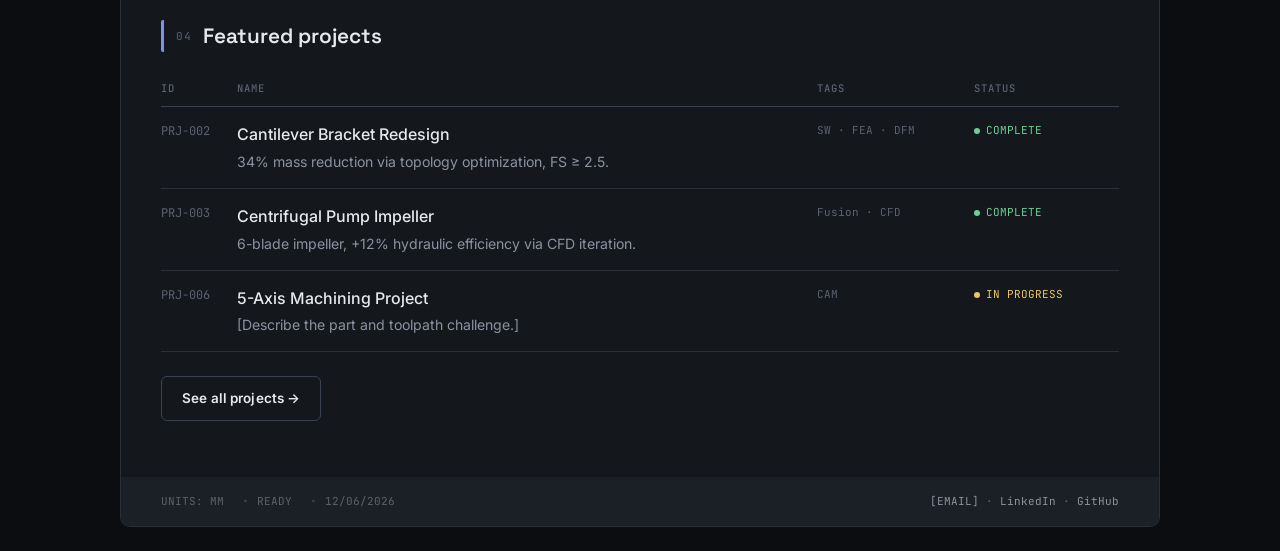
==== commit b256404c: "Update index.html" ====
--- a/index.html
+++ b/index.html
@@ -81,12 +81,12 @@
         <tr>
           <td>v1.3</td>
           <td>Summer 2026</td>
-          <td><strong>IDEAL Fastener Corporation</strong> — <span class="re-org">[Role — e.g. Manufacturing Intern]</span></td>
+          <td><strong>IDEAL Fastener Corporation</strong> — <span class="re-org">Design and Manufacturing Engineer</span></td>
         </tr>
         <tr>
           <td>v1.2</td>
-          <td>Summer 2025</td>
-          <td><strong>[Company / Lab Name]</strong> — <span class="re-org">[Role — e.g. Research Assistant]</span></td>
+          <td>Fall 2025 — Present</td>
+          <td><strong>WolfPack Motorsports Baja</strong> — <span class="re-org">Drivetrain Engineer</span></td>
         </tr>
       </tbody>
     </table>
@@ -101,22 +101,12 @@
     <div class="tools-grid">
       <div class="tool-card">
         <div class="img-frame"><span class="img-label">PHOTO</span></div>
-        <h4>[e.g. HAAS UMC500]</h4>
-        <p>5-Axis CNC Mill</p>
+        <h4>ProtoTRAK Mill</h4>
+        <p>Traditional Programmable Mill</p>
       </div>
       <div class="tool-card">
         <div class="img-frame"><span class="img-label">PHOTO</span></div>
-        <h4>[e.g. HAAS VF-2]</h4>
-        <p>3-Axis CNC Mill</p>
-      </div>
-      <div class="tool-card">
-        <div class="img-frame"><span class="img-label">PHOTO</span></div>
-        <h4>[e.g. HAAS ST-10]</h4>
-        <p>CNC Lathe</p>
-      </div>
-      <div class="tool-card">
-        <div class="img-frame"><span class="img-label">PHOTO</span></div>
-        <h4>[e.g. Bambu X2D]</h4>
+        <h4>Bambu Labs X2D</h4>
         <p>3D Printer</p>
       </div>
     </div>
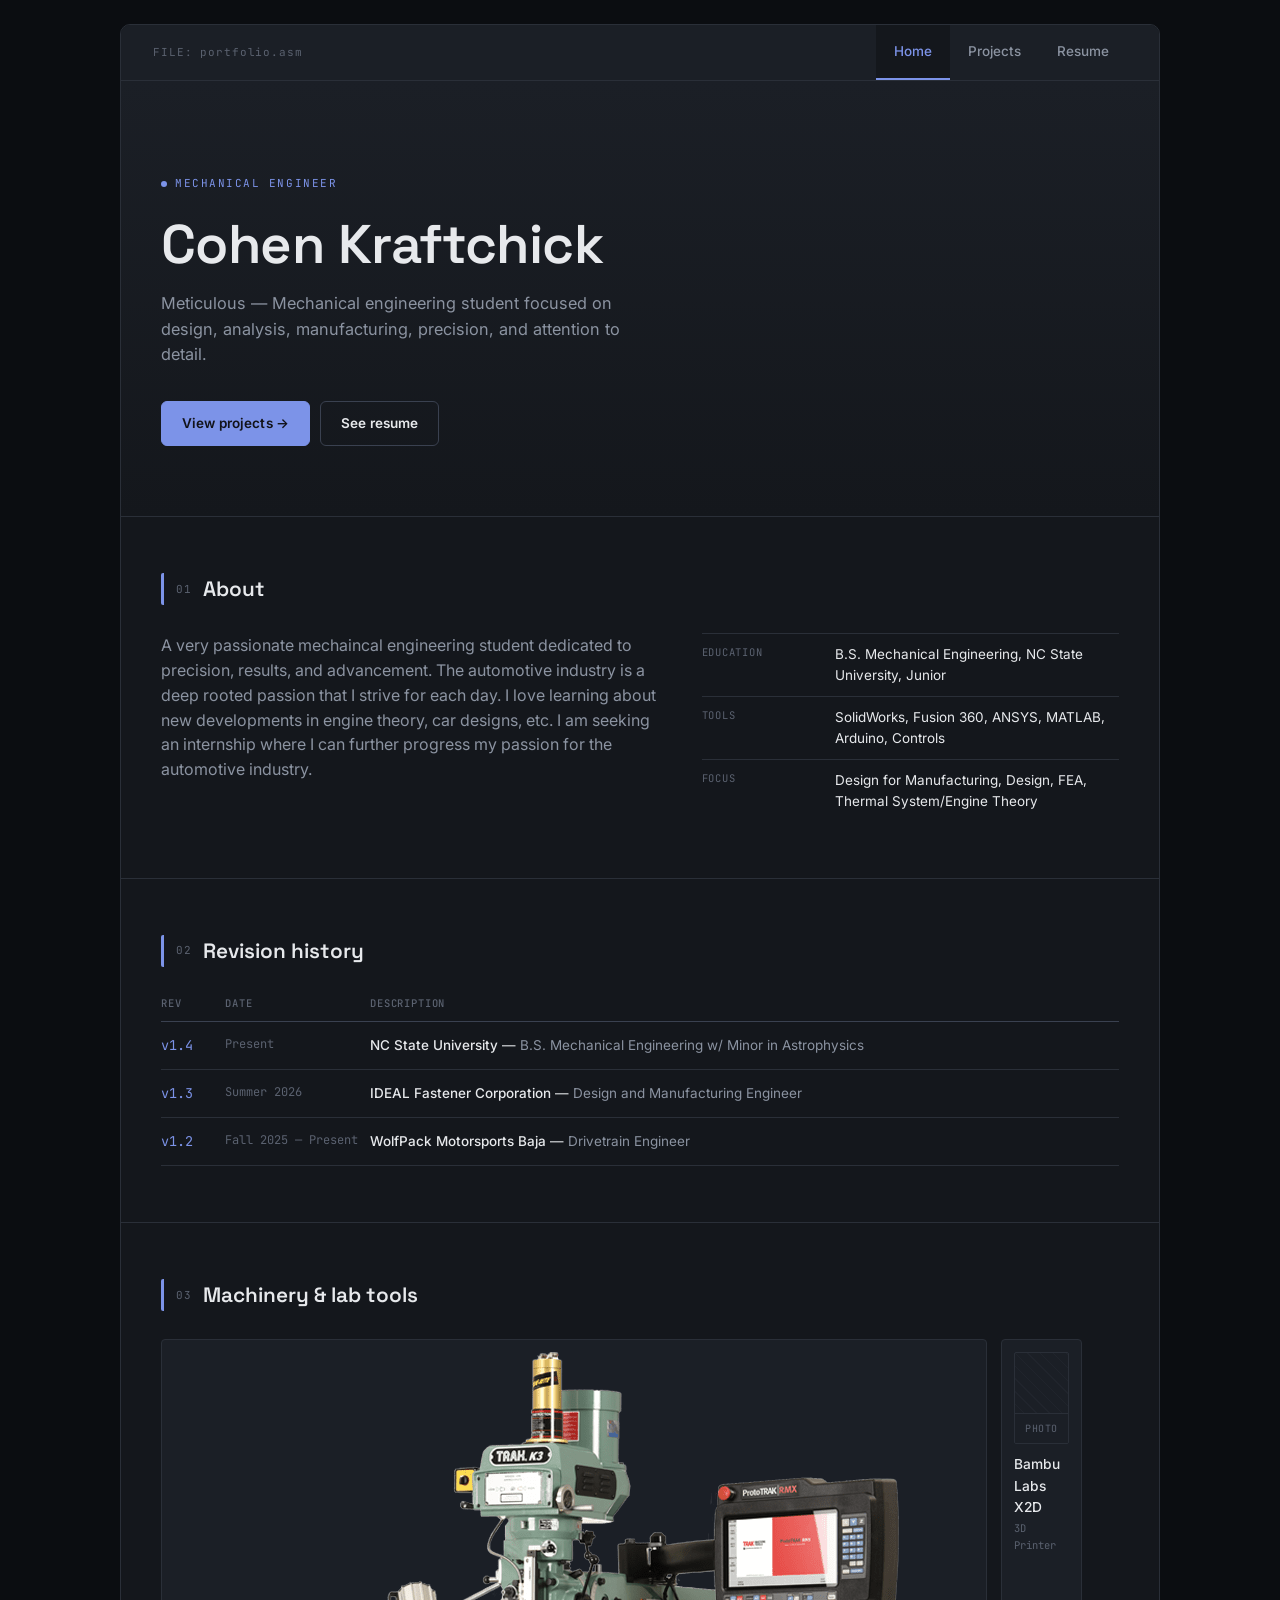
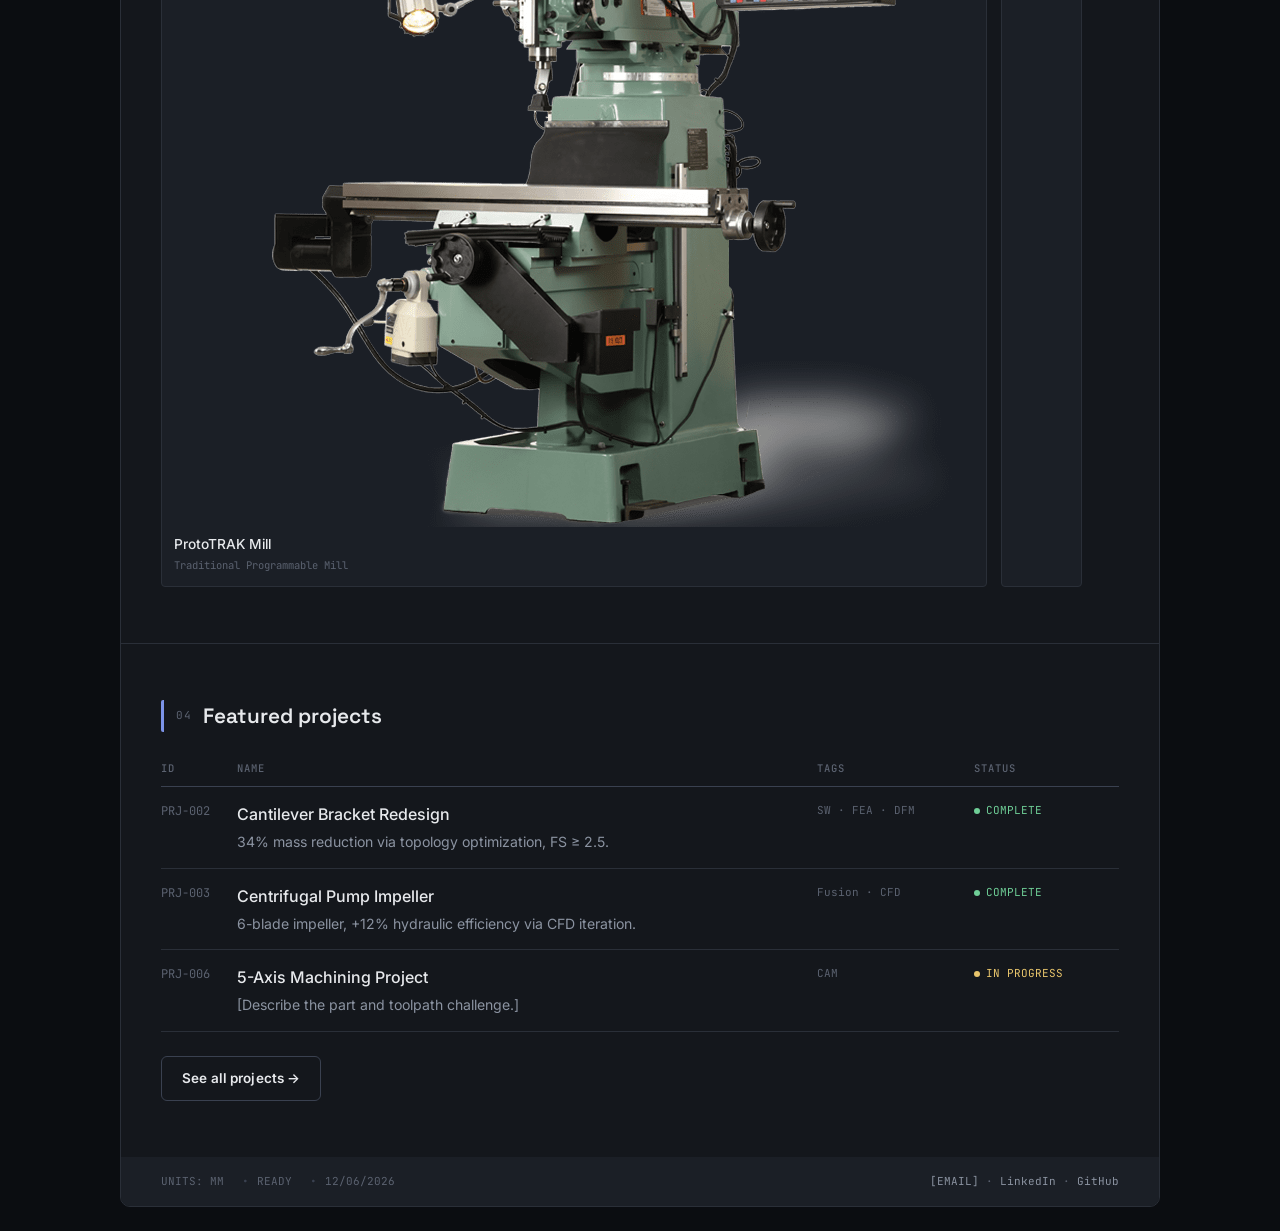
==== commit 28d25a5f: "Update index.html" ====
--- a/index.html
+++ b/index.html
@@ -100,7 +100,7 @@
     </div>
     <div class="tools-grid">
       <div class="tool-card">
-        <div class="img-frame"><span class="img-label">PHOTO</span></div>
+        <img src="images/k3rmx-knee-mill-hero-800x.png" alt="ProtoTRAK Mill" class="tool-img">
         <h4>ProtoTRAK Mill</h4>
         <p>Traditional Programmable Mill</p>
       </div>
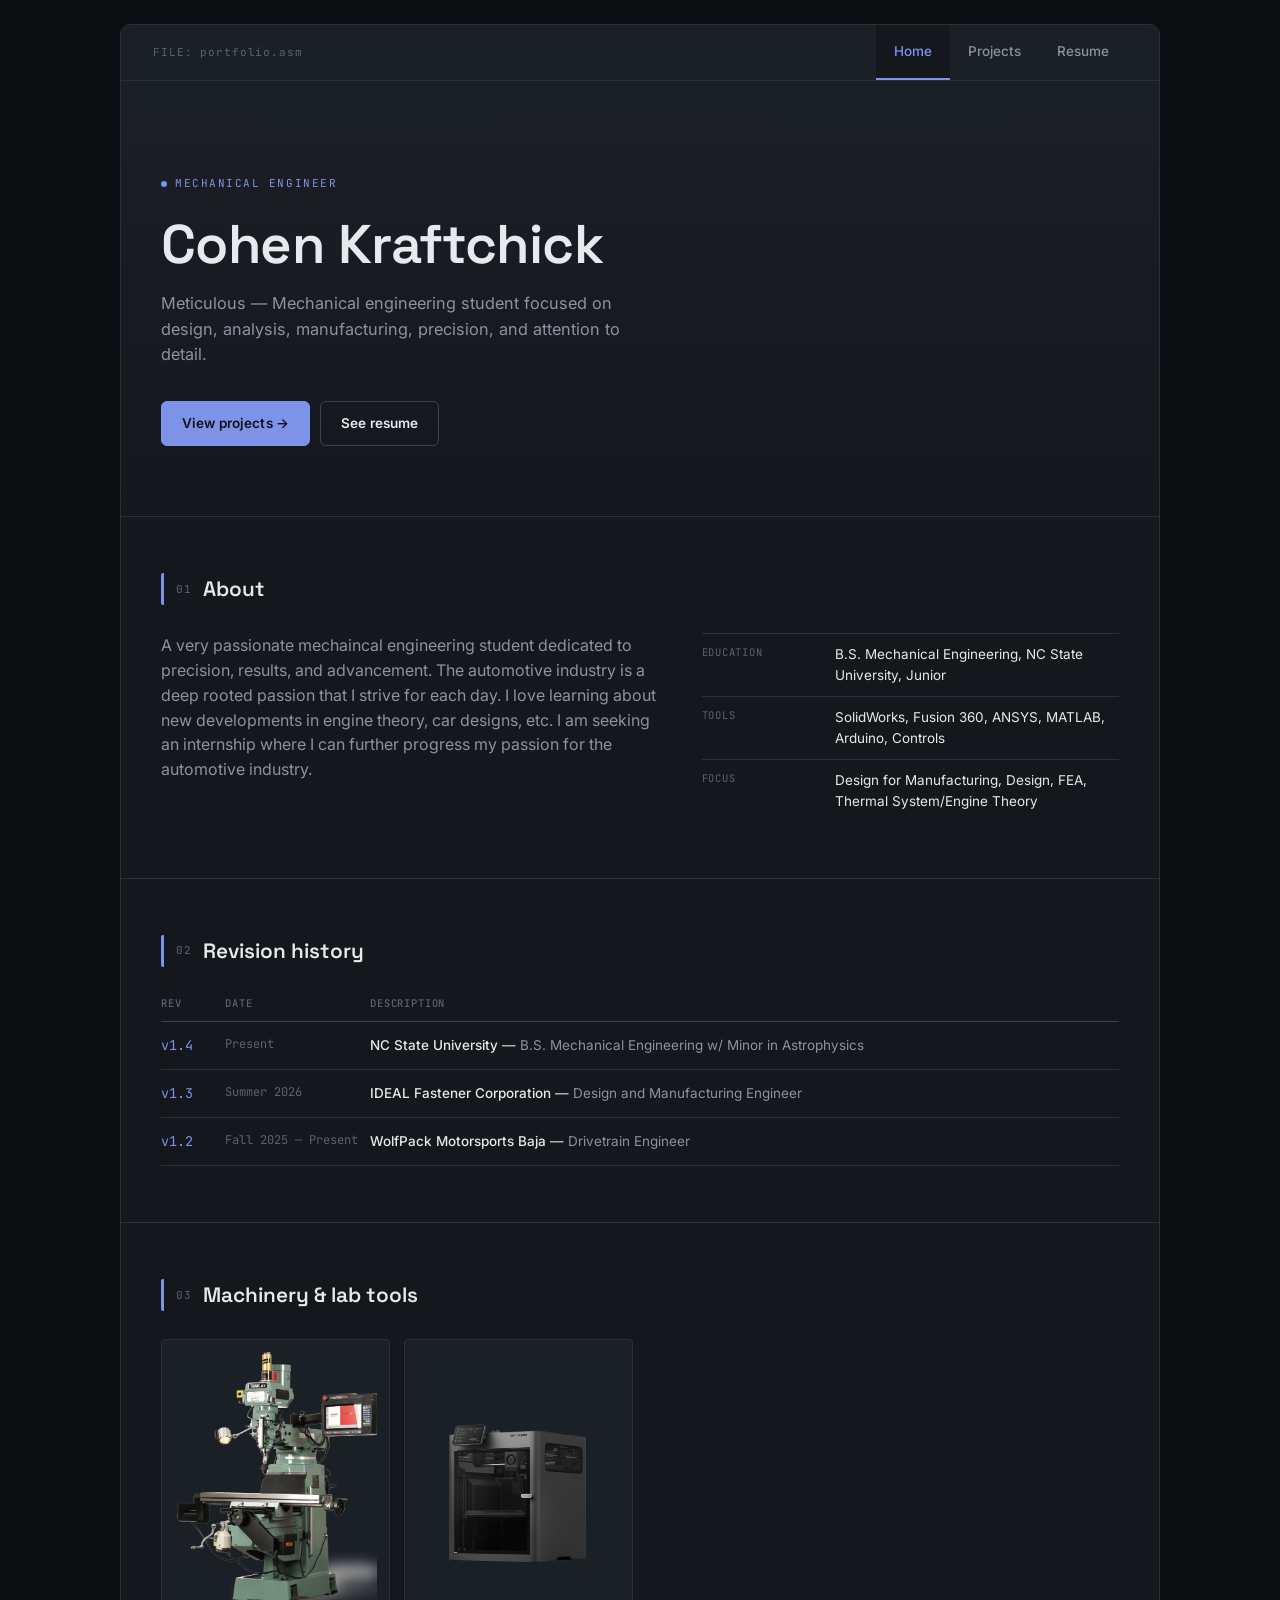
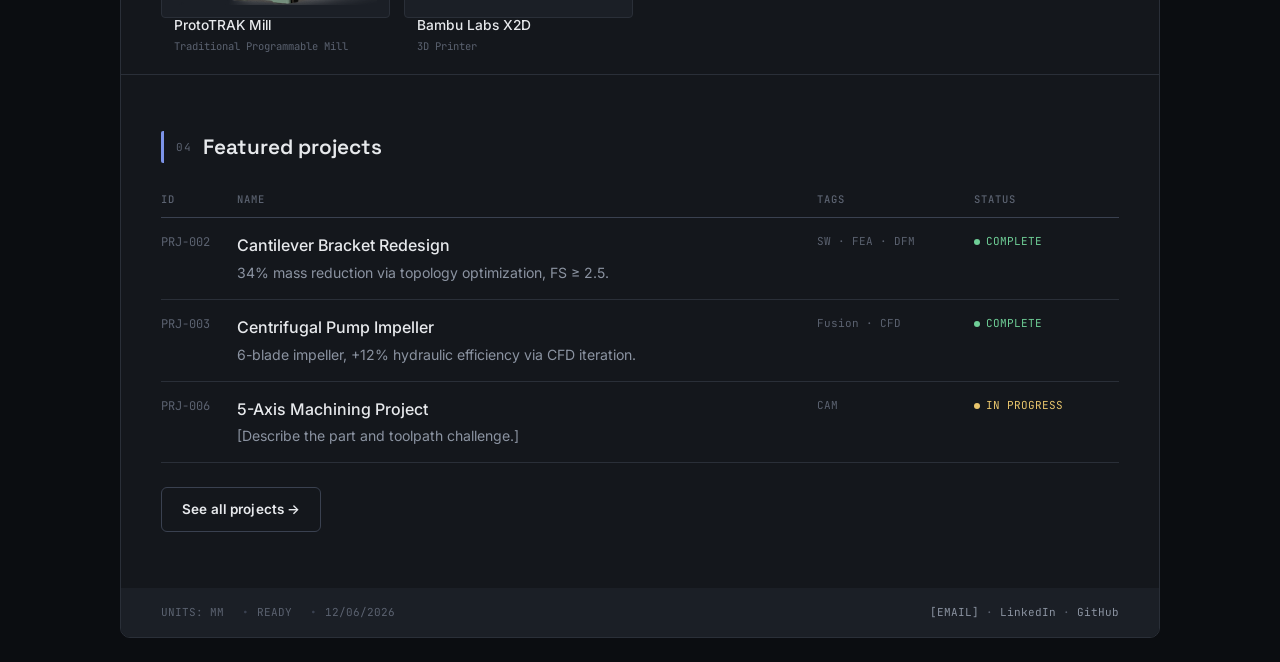
==== commit 0bccab3b: "Update index.html" ====
--- a/index.html
+++ b/index.html
@@ -105,7 +105,7 @@
         <p>Traditional Programmable Mill</p>
       </div>
       <div class="tool-card">
-        <div class="img-frame"><span class="img-label">PHOTO</span></div>
+        <img src="images/X2D.png" alt="ProtoTRAK Mill" class="tool-img">
         <h4>Bambu Labs X2D</h4>
         <p>3D Printer</p>
       </div>
--- a/style.css
+++ b/style.css
@@ -270,6 +270,14 @@
   padding: 12px;
   border-radius: 4px;
   transition: border-color 0.15s ease;
+}
+.tool-img {
+  width: 100%;
+  height: 100%;
+  border-radius: 2px;
+  margin-bottom: 10px;
+  object-fit: cover;
+  display: block;
 }
 .tool-card:hover { border-color: var(--accent); }
 .tool-card .img-frame { height: 92px; margin-bottom: 10px; border-radius: 2px; }
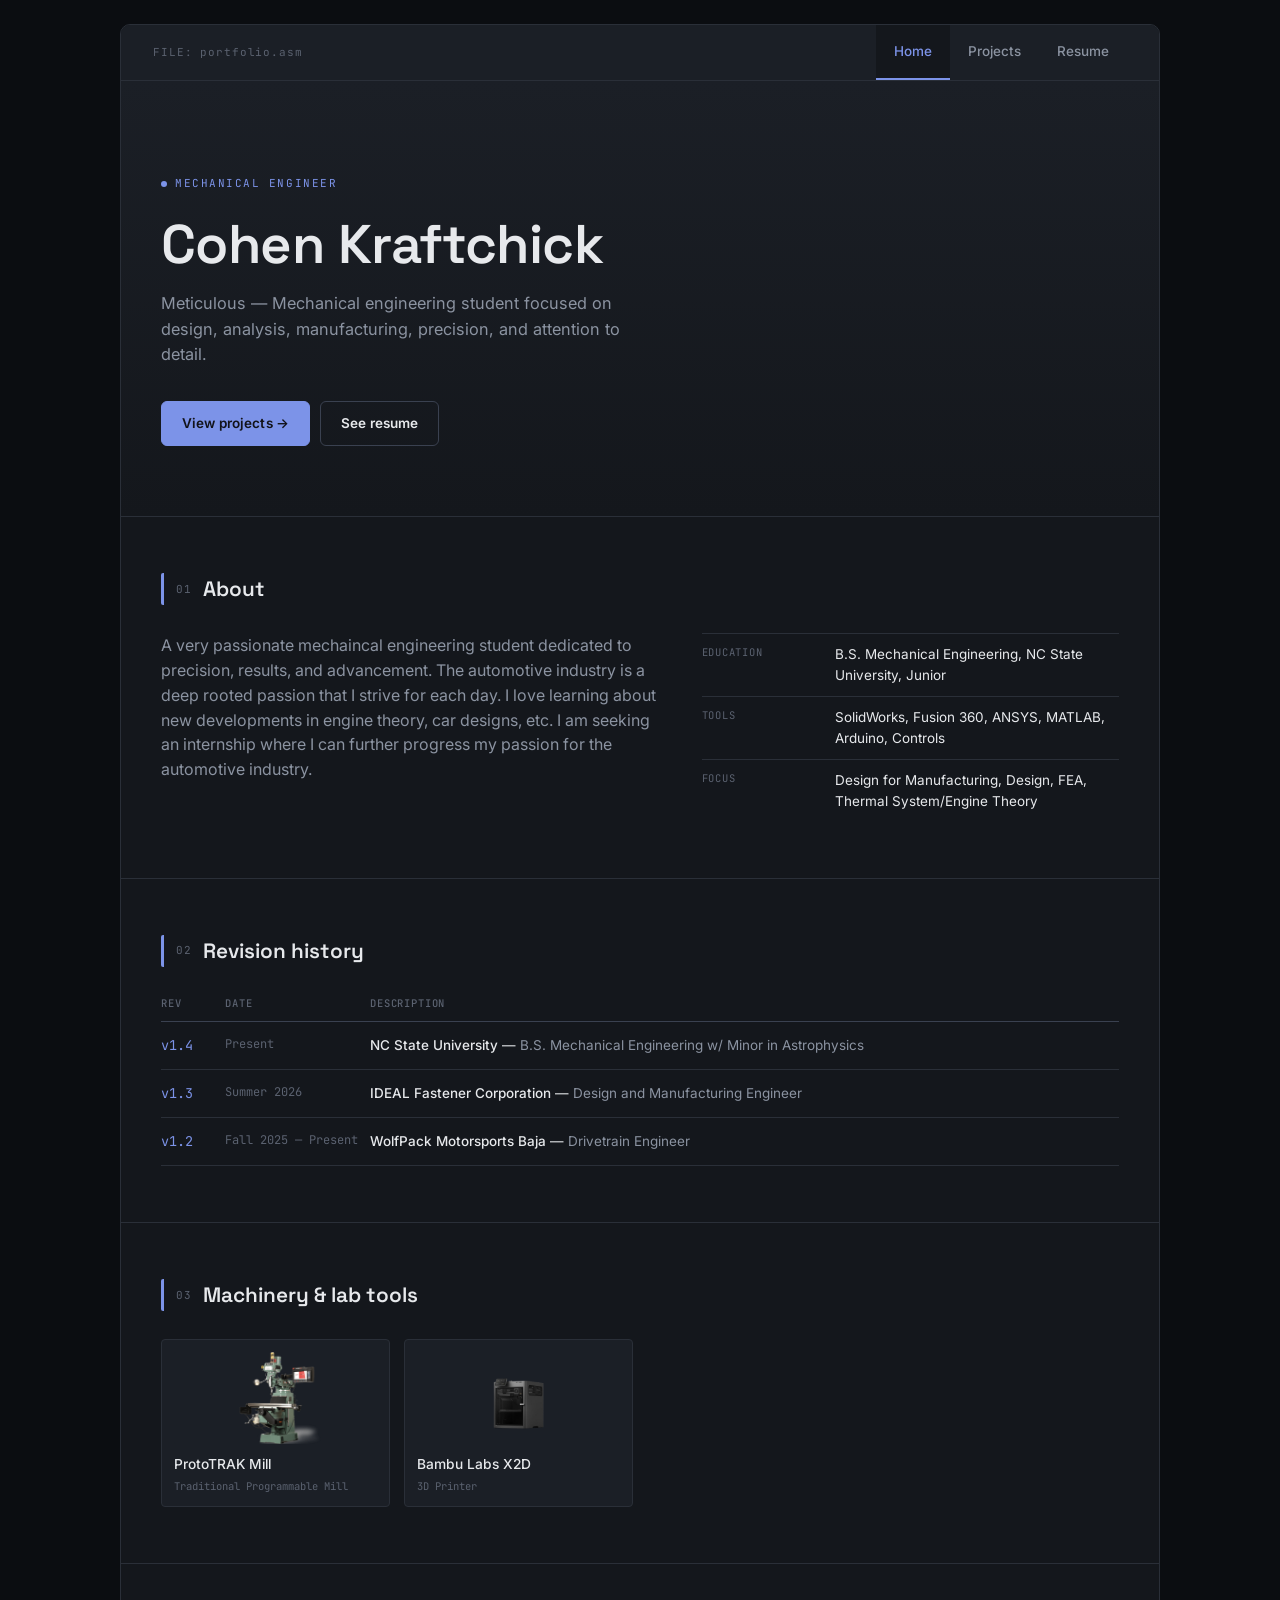
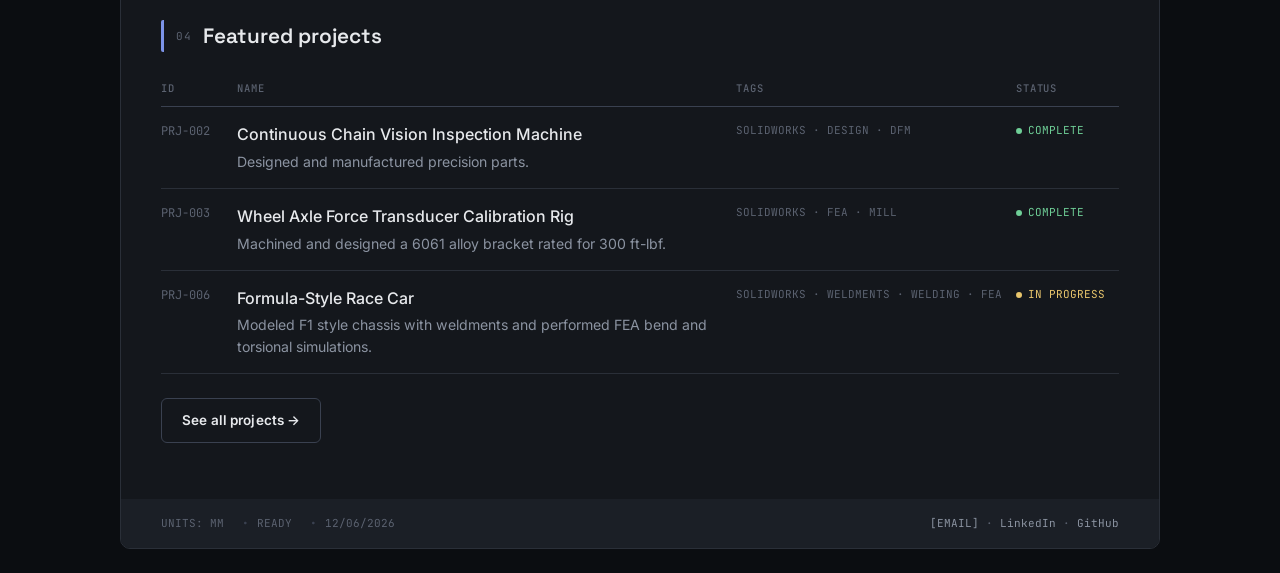
==== commit ff42202f: "Update index.html" ====
--- a/index.html
+++ b/index.html
@@ -125,26 +125,26 @@
       <tbody>
         <tr class="file-row" onclick="window.location='projects.html'">
           <td class="f-id">PRJ-002</td>
-          <td class="f-name">Cantilever Bracket Redesign
-            <span class="f-desc">34% mass reduction via topology optimization, FS ≥ 2.5.</span>
+          <td class="f-name">Continuous Chain Vision Inspection Machine
+            <span class="f-desc">Designed and manufactured precision parts.</span>
           </td>
-          <td class="f-tags">SW · FEA · DFM</td>
+          <td class="f-tags">SOLIDWORKS · DESIGN · DFM</td>
           <td class="f-status"><span class="status-dot complete"></span><span class="status complete-text">COMPLETE</span></td>
         </tr>
         <tr class="file-row" onclick="window.location='projects.html'">
           <td class="f-id">PRJ-003</td>
-          <td class="f-name">Centrifugal Pump Impeller
-            <span class="f-desc">6-blade impeller, +12% hydraulic efficiency via CFD iteration.</span>
+          <td class="f-name">Wheel Axle Force Transducer Calibration Rig
+            <span class="f-desc">Machined and designed a 6061 alloy bracket rated for 300 ft-lbf.</span>
           </td>
-          <td class="f-tags">Fusion · CFD</td>
+          <td class="f-tags">SOLIDWORKS · FEA · MILL</td>
           <td class="f-status"><span class="status-dot complete"></span><span class="status complete-text">COMPLETE</span></td>
         </tr>
         <tr class="file-row" onclick="window.location='projects.html'">
           <td class="f-id">PRJ-006</td>
-          <td class="f-name">5-Axis Machining Project
-            <span class="f-desc">[Describe the part and toolpath challenge.]</span>
+          <td class="f-name">Formula-Style Race Car
+            <span class="f-desc">Modeled F1 style chassis with weldments and performed FEA bend and torsional simulations.</span>
           </td>
-          <td class="f-tags">CAM</td>
+          <td class="f-tags">SOLIDWORKS · WELDMENTS · WELDING · FEA</td>
           <td class="f-status"><span class="status-dot progress"></span><span class="status progress-text">IN PROGRESS</span></td>
         </tr>
       </tbody>
--- a/style.css
+++ b/style.css
@@ -273,10 +273,11 @@
 }
 .tool-img {
   width: 100%;
-  height: 100%;
+  height: 92px;
   border-radius: 2px;
   margin-bottom: 10px;
-  object-fit: cover;
+  object-fit: contain;
+  background: var(--panel);
   display: block;
 }
 .tool-card:hover { border-color: var(--accent); }
